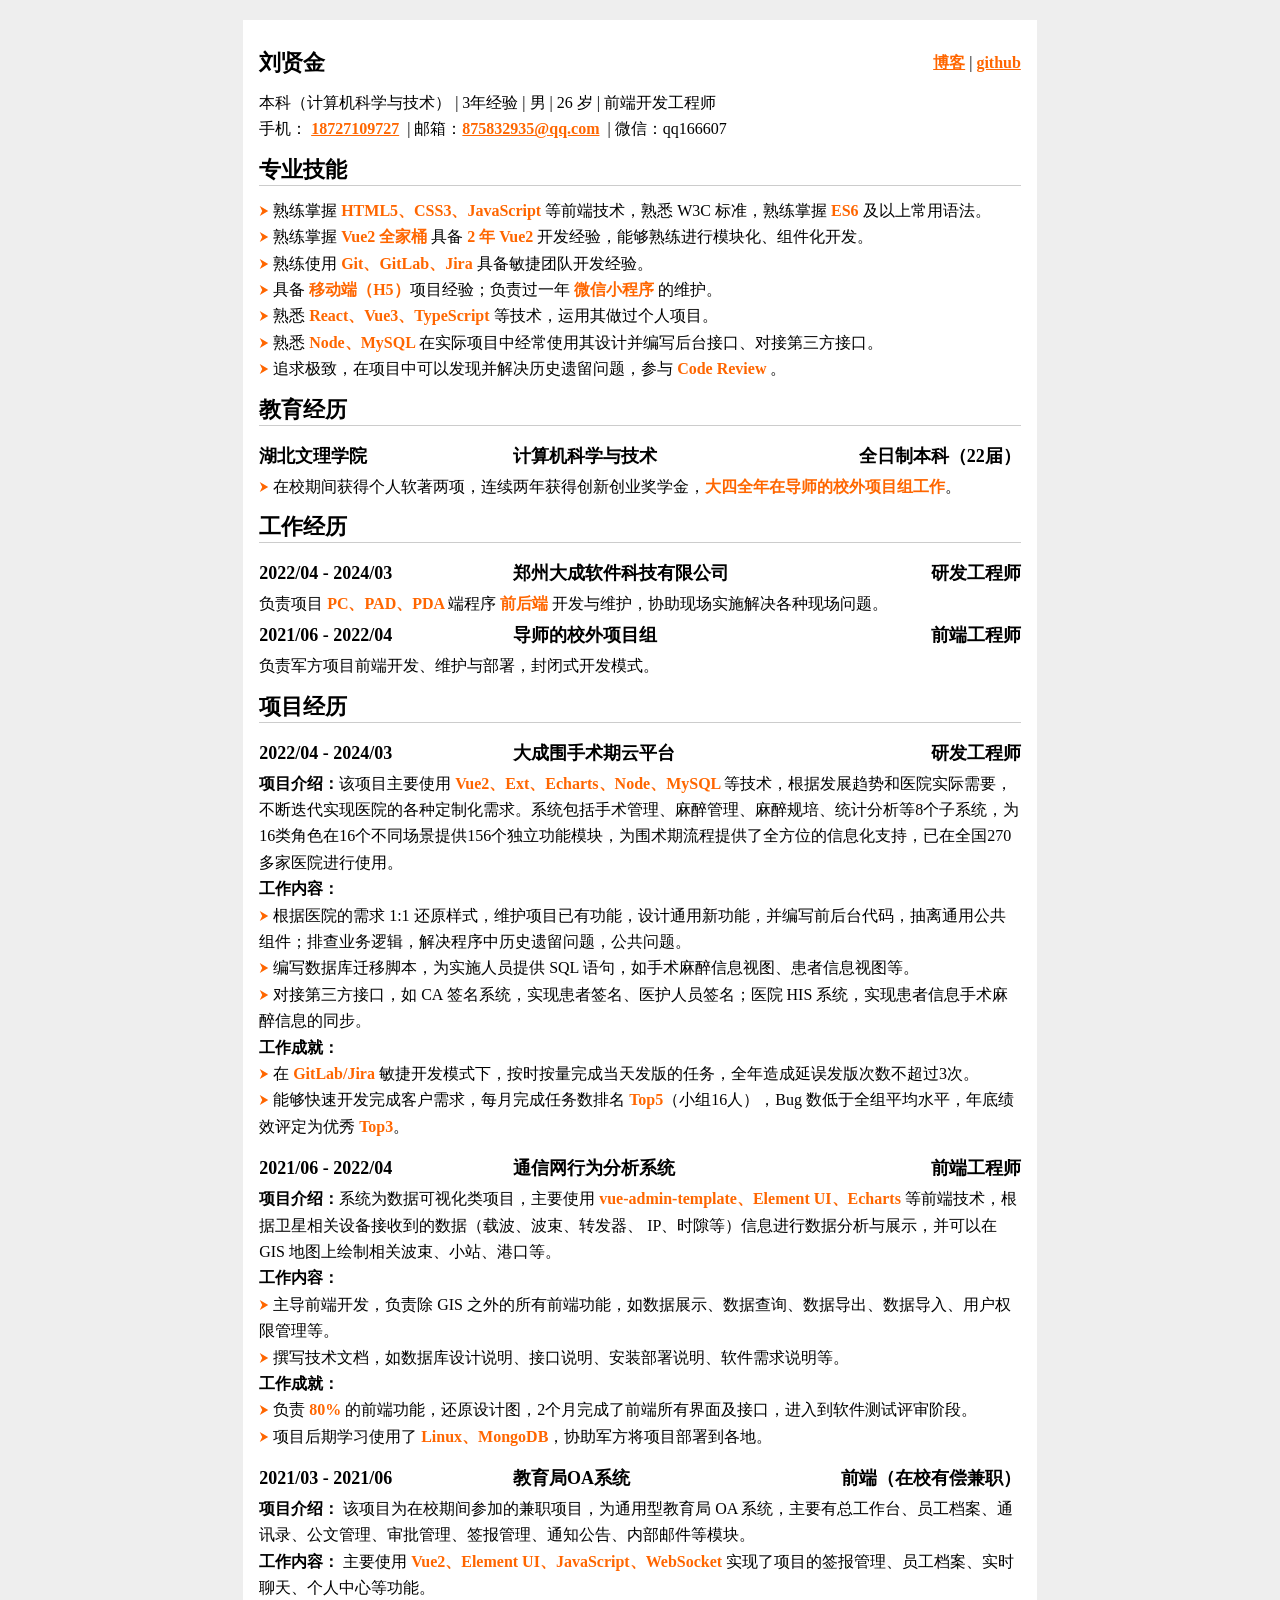
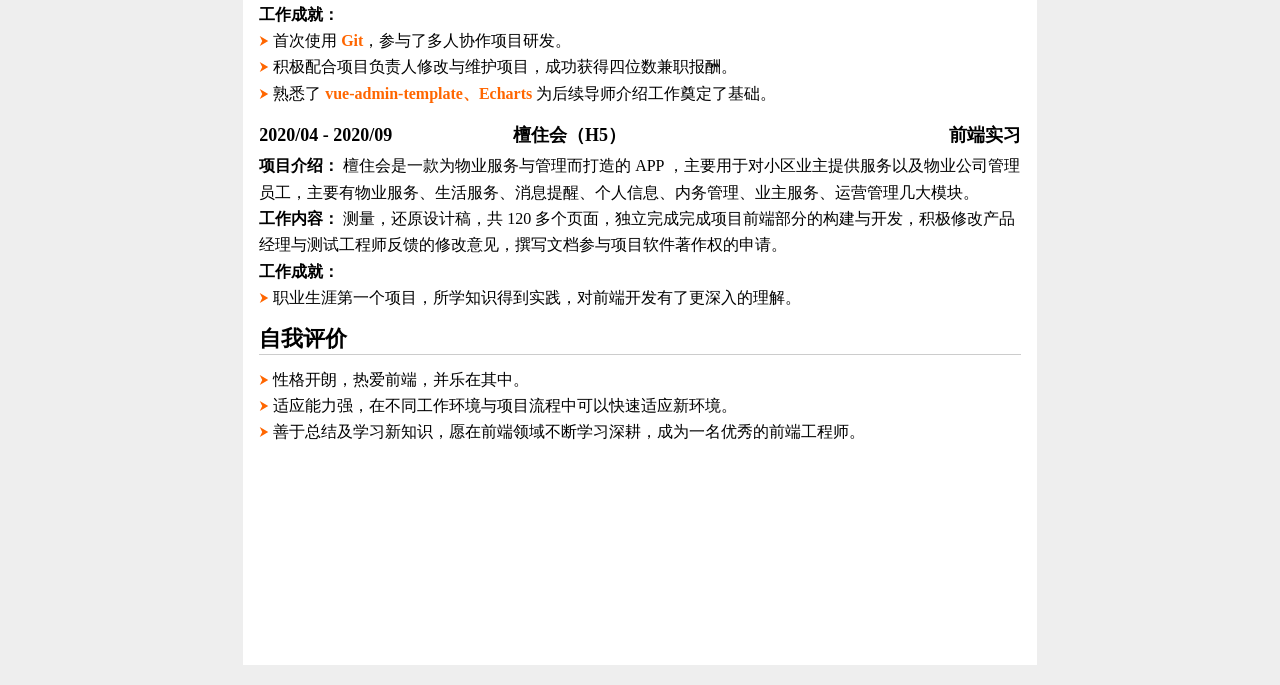
==== index.html @ a3efa894 "init" ====
<!DOCTYPE html>
<html lang="zh">
<head>
  <meta charset="UTF-8">
  <meta http-equiv="X-UA-Compatible" content="IE=edge">
  <meta name="viewport"
        content="width=device-width,initial-scale=1,minimum-scale=1,maximum-scale=1,user-scalable=no,viewport-fit=cover">
  <title>我的简历</title>
  <link rel="stylesheet" href="./index.css">
</head>
<body>
<article>
  <section>
    <div class="title">
      <h1 class="name">刘贤金</h1>
      <div>
        <div>
          <a href="https://yixuan.today" target="_blank">博客</a> |
          <a href="https://github.com/liuxianjin" target="_blank">github</a>
        </div>
      </div>
    </div>
    <div class="row  pc-row">
      <div>
        本科（计算机科学与技术）<span class="pc-interval">&nbsp;|&nbsp;</span>
      </div>
      <div>3年经验&nbsp;|&nbsp;男&nbsp;|&nbsp;26 岁&nbsp;|&nbsp;前端开发工程师</div>
    </div>
    <div class="row pc-row">
      <div>手机：
        <a href="tel:18727109727">18727109727</a>
        <span class="pc-interval">&nbsp;|&nbsp;</span>
      </div>
      <div>
        邮箱：<a href="mailto:875832935@qq.com">875832935@qq.com</a>
        <span class="pc-interval">&nbsp;|&nbsp;</span>
      </div>
      <div>
        微信：qq166607
      </div>
    </div>
  </section>
  <section>
    <h1>专业技能</h1>
    <div class="row">
      <img src="icon/item.svg" width="10px" alt="item"/>
      熟练掌握 <span class="tag">HTML5、CSS3、JavaScript</span> 等前端技术，熟悉 W3C 标准，熟练掌握 <span
        class="tag">ES6</span> 及以上常用语法。
    </div>
    <div class="row">
      <img src="icon/item.svg" width="10px" alt="item"/>
      熟练掌握<span class="tag"> Vue2 全家桶 </span>具备<span class="tag"> 2 年 Vue2 </span>开发经验，能够熟练进行模块化、组件化开发。
    </div>
    <div class="row">
      <img src="icon/item.svg" width="10px" alt="item"/>
      熟练使用<span class="tag"> Git、GitLab、Jira </span>具备敏捷团队开发经验。
    </div>
    <div class="row">
      <img src="icon/item.svg" width="10px" alt="item"/>
      具备<span class="tag"> 移动端（H5）</span>项目经验；负责过一年<span class="tag"> 微信小程序 </span>的维护。
    </div>
    <div class="row">
      <img src="icon/item.svg" width="10px" alt="item"/>
      熟悉 <span class="tag">React、Vue3、TypeScript </span>等技术，运用其做过个人项目。
    </div>
    <div class="row">
      <img src="icon/item.svg" width="10px" alt="item"/>
      熟悉 <span class="tag">Node、MySQL </span>在实际项目中经常使用其设计并编写后台接口、对接第三方接口。
    </div>
    <div class="row">
      <img src="icon/item.svg" width="10px" alt="item"/>
      追求极致，在项目中可以发现并解决历史遗留问题，参与 <span class="tag">Code Review </span>。
    </div>
  </section>
  <section>
    <h1>教育经历</h1>
    <div class="sub-title row">
      <div>湖北文理学院</div>
      <div>计算机科学与技术</div>
      <div>全日制本科（22届）</div>
    </div>
    <div class="row">
      <div class="row">
        <img src="icon/item.svg" width="10px" alt="item"/>
        在校期间获得个人软著两项，连续两年获得创新创业奖学金，<span class="tag">大四全年在导师的校外项目组工作</span>。
      </div>
    </div>
  </section>
  <section>
    <h1>工作经历</h1>
    <div class="sub-title row">
      <div>2022/04 - 2024/03</div>
      <div>郑州大成软件科技有限公司</div>
      <div>研发工程师</div>
    </div>
    <div class="row">
      负责项目 <span class="tag">PC、PAD、PDA </span>端程序<span class="tag">&nbsp;前后端&nbsp;</span>开发与维护，协助现场实施解决各种现场问题。
    </div>
    <div class="sub-title row">
      <div>2021/06 - 2022/04</div>
      <div>导师的校外项目组</div>
      <div>前端工程师</div>
    </div>
    <div class="row">
      负责军方项目前端开发、维护与部署，封闭式开发模式。
    </div>
  </section>
  <section>
    <h1>项目经历</h1>
    <div class="sub-title row">
      <div>2022/04 - 2024/03</div>
      <div>大成围手术期云平台</div>
      <div>研发工程师</div>
    </div>
    <div class="row">
      <span class="row-title">项目介绍：</span>该项目主要使用 <span class="tag">Vue2、Ext、Echarts、Node、MySQL </span>等技术，根据发展趋势和医院实际需要，不断迭代实现医院的各种定制化需求。系统包括手术管理、麻醉管理、麻醉规培、统计分析等8个子系统，为16类角色在16个不同场景提供156个独立功能模块，为围术期流程提供了全方位的信息化支持，已在全国270多家医院进行使用。
      <br/>
      <span class="row-title">工作内容：</span>
      <div>
        <div class="row">
          <img src="icon/item.svg" width="10px" alt="item"/>
          根据医院的需求 1:1 还原样式，维护项目已有功能，设计通用新功能，并编写前后台代码，抽离通用公共组件；排查业务逻辑，解决程序中历史遗留问题，公共问题。
        </div>
        <div class="row">
          <img src="icon/item.svg" width="10px" alt="item"/>
          编写数据库迁移脚本，为实施人员提供 SQL 语句，如手术麻醉信息视图、患者信息视图等。
        </div>
        <div class="row">
          <img src="icon/item.svg" width="10px" alt="item"/>
          对接第三方接口，如 CA 签名系统，实现患者签名、医护人员签名；医院 HIS 系统，实现患者信息手术麻醉信息的同步。
        </div>
      </div>
      <span class="row-title">工作成就：</span>
      <div class="row">
        <img src="icon/item.svg" width="10px" alt="item"/>
        在 <span class="tag">GitLab/Jira</span> 敏捷开发模式下，按时按量完成当天发版的任务，全年造成延误发版次数不超过3次。
      </div>
      <div class="row">
        <img src="icon/item.svg" width="10px" alt="item"/>
        能够快速开发完成客户需求，每月完成任务数排名<span class="tag"> Top5</span>（小组16人），Bug 数低于全组平均水平，年底绩效评定为优秀
        <span class="tag">Top3</span>。
      </div>
    </div>
  </section>
  <section class="cat-item page" style="page-break-before: always;">
    <div class="sub-title row">
      <div>2021/06 - 2022/04</div>
      <div>通信网行为分析系统</div>
      <div>前端工程师</div>
    </div>
    <div class="row">
      <span class="row-title">项目介绍：</span>系统为数据可视化类项目，主要使用 <span class="tag">vue-admin-template、Element UI、Echarts </span>等前端技术，根据卫星相关设备接收到的数据（载波、波束、转发器、
      IP、时隙等）信息进行数据分析与展示，并可以在 GIS 地图上绘制相关波束、小站、港口等。
      <br/>
      <span class="row-title">工作内容：</span>
      <div class="row">
        <img src="icon/item.svg" width="10px" alt="item"/>
        主导前端开发，负责除 GIS 之外的所有前端功能，如数据展示、数据查询、数据导出、数据导入、用户权限管理等。
      </div>
      <div class="row">
        <img src="icon/item.svg" width="10px" alt="item"/>
        撰写技术文档，如数据库设计说明、接口说明、安装部署说明、软件需求说明等。
      </div>
      <span class="row-title">工作成就：</span>
      <div class="row">
        <img src="icon/item.svg" width="10px" alt="item"/>
        负责 <span class="tag">80%</span> 的前端功能，还原设计图，2个月完成了前端所有界面及接口，进入到软件测试评审阶段。
      </div>
      <div class="row">
        <img src="icon/item.svg" width="10px" alt="item"/>
        项目后期学习使用了 <span class="tag">Linux、MongoDB</span>，协助军方将项目部署到各地。
      </div>
    </div>
  </section>
  <section class="cat-item">
    <div class="sub-title row">
      <div>2021/03 - 2021/06</div>
      <div>教育局OA系统</div>
      <div>前端（在校有偿兼职）</div>
    </div>
    <div class="row">
      <span class="row-title">项目介绍：</span>
      该项目为在校期间参加的兼职项目，为通用型教育局 OA 系统，主要有总工作台、员工档案、通讯录、公文管理、审批管理、签报管理、通知公告、内部邮件等模块。
      <br/>
      <span class="row-title">工作内容：</span>
      主要使用<span class="tag"> Vue2、Element UI、JavaScript、WebSocket </span>实现了项目的签报管理、员工档案、实时聊天、个人中心等功能。
      <br/>
      <span class="row-title">工作成就：</span>
      <div class="row">
        <img src="icon/item.svg" width="10px" alt="item"/>
        首次使用 <span class="tag">Git</span>，参与了多人协作项目研发。
      </div>
      <div class="row">
        <img src="icon/item.svg" width="10px" alt="item"/>
        积极配合项目负责人修改与维护项目，成功获得四位数兼职报酬。
      </div>
      <div class="row">
        <img src="icon/item.svg" width="10px" alt="item"/>
        熟悉了 <span class="tag">vue-admin-template、Echarts</span> 为后续导师介绍工作奠定了基础。
      </div>
    </div>
  </section>
  <section class="cat-item">
    <div class="sub-title row">
      <div>2020/04 - 2020/09</div>
      <div>檀住会（H5）</div>
      <div>前端实习</div>
    </div>
    <div class="row">
      <span class="row-title">项目介绍：</span>
      檀住会是一款为物业服务与管理而打造的 APP ，主要用于对小区业主提供服务以及物业公司管理员工，主要有物业服务、生活服务、消息提醒、个人信息、内务管理、业主服务、运营管理几大模块。
      <br/>
      <span class="row-title">工作内容：</span>
      测量，还原设计稿，共 120 多个页面，独立完成完成项目前端部分的构建与开发，积极修改产品经理与测试工程师反馈的修改意见，撰写文档参与项目软件著作权的申请。
      <br/>
      <span class="row-title">工作成就：</span>
      <div class="row">
        <img src="icon/item.svg" width="10px" alt="item"/>
        职业生涯第一个项目，所学知识得到实践，对前端开发有了更深入的理解。
      </div>
    </div>
  </section>
  <section>
    <h1>自我评价</h1>
    <div class="row">
      <img src="icon/item.svg" width="10px" alt="item"/>
      性格开朗，热爱前端，并乐在其中。
    </div>
    <div class="row">
      <img src="icon/item.svg" width="10px" alt="item"/>
      适应能力强，在不同工作环境与项目流程中可以快速适应新环境。
    </div>
    <div class="row">
      <img src="icon/item.svg" width="10px" alt="item"/>
      善于总结及学习新知识，愿在前端领域不断学习深耕，成为一名优秀的前端工程师。
    </div>
  </section>
</article>
</body>
</html>
---- index.css ----
* {
  box-sizing: border-box;
}
body {
  background: #eee;
  margin: 20px 0;
  font-family: "黑体", serif;
}
article {
  width: 21cm;
  min-height: 59.4cm;
  background-color: white;
  margin: 0 auto;
  overflow: auto;
  padding: 1em;
}
.row {
  line-height: 1.65;
}
.pc-row {
  display: flex;
}
.row-title {
  font-weight: bold;
}
.title {
  display: flex;
  align-items: center;
  justify-content: space-between;
}
.title .name {
  border-bottom: none;
}
h1 {
  font-size: 22px;
  border-bottom: 1px solid #ccc;
}
.sub-title {
  display: flex;
  justify-content: space-between;
  font-size: 18px;
  font-weight: bold;
  line-height: 2;
}
.sub-title div {
  flex: 1;
}
.sub-title > div:last-child {
  text-align: right;
}
h1 {
  margin: 12px 0;
}
a {
  color: #f60;
  font-weight: bold;
}
.cat-item {
  margin: 10px 0 0 0;
}
.tag {
  color: #f60;
  font-weight: bold;
}
@media (max-width: 500px) {
  body {
    margin: 0;
  }
  article {
    width: auto;
    height: auto;
  }
  .sub-title {
    display: block;
  }
  .sub-title div {
    display: block;
    width: 100vh;
  }
  .sub-title > div:last-child {
    text-align: left;
  }
  .pc-row {
    display: block;
  }
  .pc-interval{
    display: none;
  }
}
@media print {
  body {
    margin: 0;
  }
  .page{
    margin-top: 20px;
  }
}
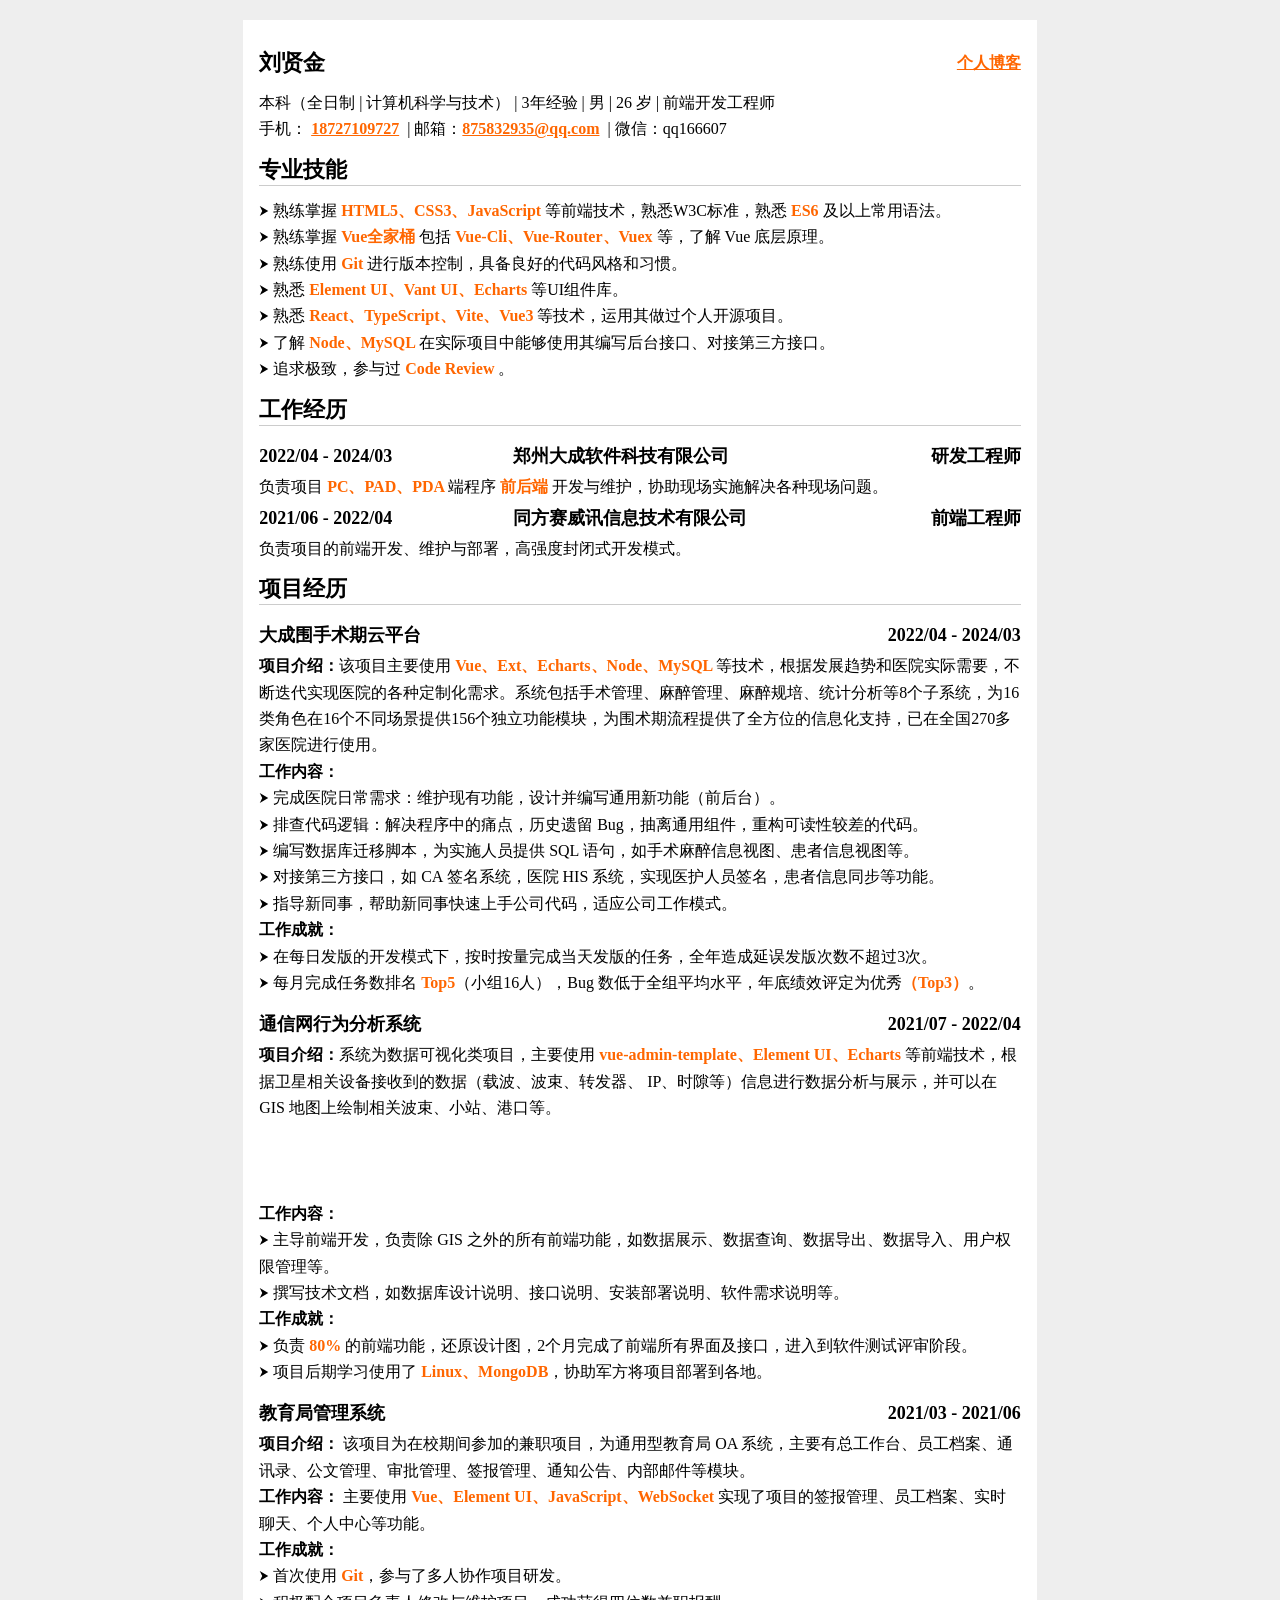
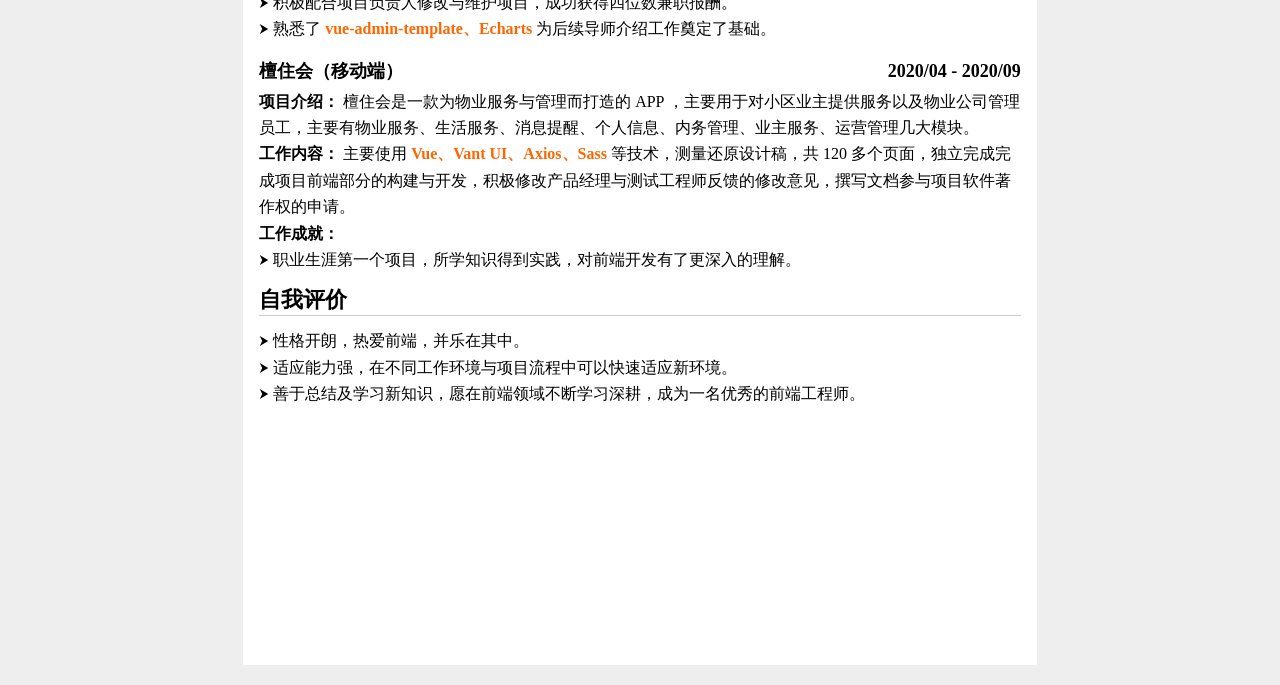
==== commit 008d426d: "代码格式化" ====
--- a/index.html
+++ b/index.html
@@ -5,6 +5,7 @@
   <meta http-equiv="X-UA-Compatible" content="IE=edge">
   <meta name="viewport"
         content="width=device-width,initial-scale=1,minimum-scale=1,maximum-scale=1,user-scalable=no,viewport-fit=cover">
+  <meta name="format-detection" content="telephone=no" />
   <title>我的简历</title>
   <link rel="stylesheet" href="./index.css">
 </head>
@@ -15,14 +16,13 @@
       <h1 class="name">刘贤金</h1>
       <div>
         <div>
-          <a href="https://yixuan.today" target="_blank">博客</a> |
-          <a href="https://github.com/liuxianjin" target="_blank">github</a>
+          <a href="https://yixuan.today" target="_blank">个人博客</a>
         </div>
       </div>
     </div>
     <div class="row  pc-row">
       <div>
-        本科（计算机科学与技术）<span class="pc-interval">&nbsp;|&nbsp;</span>
+        本科（全日制 | 计算机科学与技术）<span class="pc-interval">&nbsp;|&nbsp;</span>
       </div>
       <div>3年经验&nbsp;|&nbsp;男&nbsp;|&nbsp;26 岁&nbsp;|&nbsp;前端开发工程师</div>
     </div>
@@ -44,51 +44,36 @@
     <h1>专业技能</h1>
     <div class="row">
       <img src="icon/item.svg" width="10px" alt="item"/>
-      熟练掌握 <span class="tag">HTML5、CSS3、JavaScript</span> 等前端技术，熟悉 W3C 标准，熟练掌握 <span
-        class="tag">ES6</span> 及以上常用语法。
-    </div>
-    <div class="row">
-      <img src="icon/item.svg" width="10px" alt="item"/>
-      熟练掌握<span class="tag"> Vue2 全家桶 </span>具备<span class="tag"> 2 年 Vue2 </span>开发经验，能够熟练进行模块化、组件化开发。
-    </div>
-    <div class="row">
-      <img src="icon/item.svg" width="10px" alt="item"/>
-      熟练使用<span class="tag"> Git、GitLab、Jira </span>具备敏捷团队开发经验。
-    </div>
-    <div class="row">
-      <img src="icon/item.svg" width="10px" alt="item"/>
-      具备<span class="tag"> 移动端（H5）</span>项目经验；负责过一年<span class="tag"> 微信小程序 </span>的维护。
-    </div>
-    <div class="row">
-      <img src="icon/item.svg" width="10px" alt="item"/>
-      熟悉 <span class="tag">React、Vue3、TypeScript </span>等技术，运用其做过个人项目。
-    </div>
-    <div class="row">
-      <img src="icon/item.svg" width="10px" alt="item"/>
-      熟悉 <span class="tag">Node、MySQL </span>在实际项目中经常使用其设计并编写后台接口、对接第三方接口。
-    </div>
-    <div class="row">
-      <img src="icon/item.svg" width="10px" alt="item"/>
-      追求极致，在项目中可以发现并解决历史遗留问题，参与 <span class="tag">Code Review </span>。
-    </div>
-  </section>
-  <section>
-    <h1>教育经历</h1>
-    <div class="sub-title row">
-      <div>湖北文理学院</div>
-      <div>计算机科学与技术</div>
-      <div>全日制本科（22届）</div>
-    </div>
-    <div class="row">
-      <div class="row">
-        <img src="icon/item.svg" width="10px" alt="item"/>
-        在校期间获得个人软著两项，连续两年获得创新创业奖学金，<span class="tag">大四全年在导师的校外项目组工作</span>。
-      </div>
+      熟练掌握<span class="tag"> HTML5、CSS3、JavaScript </span>等前端技术，熟悉W3C标准，熟悉<span class="tag"> ES6 </span>及以上常用语法。
+    </div>
+    <div class="row">
+      <img src="icon/item.svg" width="10px" alt="item"/>
+      熟练掌握<span class="tag"> Vue全家桶 </span>包括<span class="tag"> Vue-Cli、Vue-Router、Vuex </span>等，了解 Vue 底层原理。
+    </div>
+    <div class="row">
+      <img src="icon/item.svg" width="10px" alt="item"/>
+      熟练使用<span class="tag"> Git </span>进行版本控制，具备良好的代码风格和习惯。
+    </div>
+    <div class="row">
+      <img src="icon/item.svg" width="10px" alt="item"/>
+      熟悉 <span class="tag">Element UI、Vant UI、Echarts </span>等UI组件库。
+    </div>
+    <div class="row">
+      <img src="icon/item.svg" width="10px" alt="item"/>
+      熟悉 <span class="tag">React、TypeScript、Vite、Vue3 </span>等技术，运用其做过个人开源项目。
+    </div>
+    <div class="row">
+      <img src="icon/item.svg" width="10px" alt="item"/>
+      了解 <span class="tag">Node、MySQL </span>在实际项目中能够使用其编写后台接口、对接第三方接口。
+    </div>
+    <div class="row">
+      <img src="icon/item.svg" width="10px" alt="item"/>
+      追求极致，参与过 <span class="tag">Code Review </span>。
     </div>
   </section>
   <section>
     <h1>工作经历</h1>
-    <div class="sub-title row">
+    <div class="sub-title-compatible row">
       <div>2022/04 - 2024/03</div>
       <div>郑州大成软件科技有限公司</div>
       <div>研发工程师</div>
@@ -96,30 +81,33 @@
     <div class="row">
       负责项目 <span class="tag">PC、PAD、PDA </span>端程序<span class="tag">&nbsp;前后端&nbsp;</span>开发与维护，协助现场实施解决各种现场问题。
     </div>
-    <div class="sub-title row">
+    <div class="sub-title-compatible row">
       <div>2021/06 - 2022/04</div>
-      <div>导师的校外项目组</div>
+      <div>同方赛威讯信息技术有限公司</div>
       <div>前端工程师</div>
     </div>
     <div class="row">
-      负责军方项目前端开发、维护与部署，封闭式开发模式。
+      负责项目的前端开发、维护与部署，高强度封闭式开发模式。
     </div>
   </section>
   <section>
     <h1>项目经历</h1>
-    <div class="sub-title row">
+    <div class="sub-title-compatible row">
+      <div>大成围手术期云平台</div>
       <div>2022/04 - 2024/03</div>
-      <div>大成围手术期云平台</div>
-      <div>研发工程师</div>
-    </div>
-    <div class="row">
-      <span class="row-title">项目介绍：</span>该项目主要使用 <span class="tag">Vue2、Ext、Echarts、Node、MySQL </span>等技术，根据发展趋势和医院实际需要，不断迭代实现医院的各种定制化需求。系统包括手术管理、麻醉管理、麻醉规培、统计分析等8个子系统，为16类角色在16个不同场景提供156个独立功能模块，为围术期流程提供了全方位的信息化支持，已在全国270多家医院进行使用。
-      <br/>
-      <span class="row-title">工作内容：</span>
-      <div>
-        <div class="row">
-          <img src="icon/item.svg" width="10px" alt="item"/>
-          根据医院的需求 1:1 还原样式，维护项目已有功能，设计通用新功能，并编写前后台代码，抽离通用公共组件；排查业务逻辑，解决程序中历史遗留问题，公共问题。
+    </div>
+    <div class="row">
+      <span class="row-title">项目介绍：</span>该项目主要使用 <span class="tag">Vue、Ext、Echarts、Node、MySQL </span>等技术，根据发展趋势和医院实际需要，不断迭代实现医院的各种定制化需求。系统包括手术管理、麻醉管理、麻醉规培、统计分析等8个子系统，为16类角色在16个不同场景提供156个独立功能模块，为围术期流程提供了全方位的信息化支持，已在全国270多家医院进行使用。
+      <br/>
+      <span class="row-title">工作内容：</span>
+      <div>
+        <div class="row">
+          <img src="icon/item.svg" width="10px" alt="item"/>
+          完成医院日常需求：维护现有功能，设计并编写通用新功能（前后台）。
+        </div>
+        <div class="row">
+          <img src="icon/item.svg" width="10px" alt="item"/>
+          排查代码逻辑：解决程序中的痛点，历史遗留 Bug，抽离通用组件，重构可读性较差的代码。
         </div>
         <div class="row">
           <img src="icon/item.svg" width="10px" alt="item"/>
@@ -127,31 +115,36 @@
         </div>
         <div class="row">
           <img src="icon/item.svg" width="10px" alt="item"/>
-          对接第三方接口，如 CA 签名系统，实现患者签名、医护人员签名；医院 HIS 系统，实现患者信息手术麻醉信息的同步。
-        </div>
-      </div>
-      <span class="row-title">工作成就：</span>
-      <div class="row">
-        <img src="icon/item.svg" width="10px" alt="item"/>
-        在 <span class="tag">GitLab/Jira</span> 敏捷开发模式下，按时按量完成当天发版的任务，全年造成延误发版次数不超过3次。
-      </div>
-      <div class="row">
-        <img src="icon/item.svg" width="10px" alt="item"/>
-        能够快速开发完成客户需求，每月完成任务数排名<span class="tag"> Top5</span>（小组16人），Bug 数低于全组平均水平，年底绩效评定为优秀
-        <span class="tag">Top3</span>。
-      </div>
-    </div>
-  </section>
-  <section class="cat-item page" style="page-break-before: always;">
-    <div class="sub-title row">
-      <div>2021/06 - 2022/04</div>
+          对接第三方接口，如 CA 签名系统，医院 HIS 系统，实现医护人员签名，患者信息同步等功能。
+        </div>
+        <div class="row">
+          <img src="icon/item.svg" width="10px" alt="item"/>
+          指导新同事，帮助新同事快速上手公司代码，适应公司工作模式。
+        </div>
+      </div>
+      <span class="row-title">工作成就：</span>
+      <div class="row">
+        <img src="icon/item.svg" width="10px" alt="item"/>
+        在每日发版的开发模式下，按时按量完成当天发版的任务，全年造成延误发版次数不超过3次。
+      </div>
+      <div class="row">
+        <img src="icon/item.svg" width="10px" alt="item"/>
+        每月完成任务数排名<span class="tag"> Top5</span>（小组16人），Bug 数低于全组平均水平，年底绩效评定为优秀<span class="tag">（Top3）</span>。
+      </div>
+    </div>
+  </section>
+  <section class="cat-item">
+    <div class="sub-title-compatible row">
       <div>通信网行为分析系统</div>
-      <div>前端工程师</div>
+      <div>2021/07 - 2022/04</div>
     </div>
     <div class="row">
       <span class="row-title">项目介绍：</span>系统为数据可视化类项目，主要使用 <span class="tag">vue-admin-template、Element UI、Echarts </span>等前端技术，根据卫星相关设备接收到的数据（载波、波束、转发器、
       IP、时隙等）信息进行数据分析与展示，并可以在 GIS 地图上绘制相关波束、小站、港口等。
       <br/>
+      <br/>
+      <br/>
+      <br/>
       <span class="row-title">工作内容：</span>
       <div class="row">
         <img src="icon/item.svg" width="10px" alt="item"/>
@@ -173,17 +166,16 @@
     </div>
   </section>
   <section class="cat-item">
-    <div class="sub-title row">
+    <div class="sub-title-compatible row">
+      <div>教育局管理系统</div>
       <div>2021/03 - 2021/06</div>
-      <div>教育局OA系统</div>
-      <div>前端（在校有偿兼职）</div>
     </div>
     <div class="row">
       <span class="row-title">项目介绍：</span>
       该项目为在校期间参加的兼职项目，为通用型教育局 OA 系统，主要有总工作台、员工档案、通讯录、公文管理、审批管理、签报管理、通知公告、内部邮件等模块。
       <br/>
       <span class="row-title">工作内容：</span>
-      主要使用<span class="tag"> Vue2、Element UI、JavaScript、WebSocket </span>实现了项目的签报管理、员工档案、实时聊天、个人中心等功能。
+      主要使用<span class="tag"> Vue、Element UI、JavaScript、WebSocket </span>实现了项目的签报管理、员工档案、实时聊天、个人中心等功能。
       <br/>
       <span class="row-title">工作成就：</span>
       <div class="row">
@@ -201,17 +193,16 @@
     </div>
   </section>
   <section class="cat-item">
-    <div class="sub-title row">
+    <div class="sub-title-compatible row">
+      <div>檀住会（移动端）</div>
       <div>2020/04 - 2020/09</div>
-      <div>檀住会（H5）</div>
-      <div>前端实习</div>
     </div>
     <div class="row">
       <span class="row-title">项目介绍：</span>
       檀住会是一款为物业服务与管理而打造的 APP ，主要用于对小区业主提供服务以及物业公司管理员工，主要有物业服务、生活服务、消息提醒、个人信息、内务管理、业主服务、运营管理几大模块。
       <br/>
       <span class="row-title">工作内容：</span>
-      测量，还原设计稿，共 120 多个页面，独立完成完成项目前端部分的构建与开发，积极修改产品经理与测试工程师反馈的修改意见，撰写文档参与项目软件著作权的申请。
+      主要使用<span class="tag"> Vue、Vant UI、Axios、Sass </span>等技术，测量还原设计稿，共 120 多个页面，独立完成完成项目前端部分的构建与开发，积极修改产品经理与测试工程师反馈的修改意见，撰写文档参与项目软件著作权的申请。
       <br/>
       <span class="row-title">工作成就：</span>
       <div class="row">
--- a/index.css
+++ b/index.css
@@ -35,17 +35,17 @@
   font-size: 22px;
   border-bottom: 1px solid #ccc;
 }
-.sub-title {
+.sub-title-compatible {
   display: flex;
   justify-content: space-between;
   font-size: 18px;
   font-weight: bold;
   line-height: 2;
 }
-.sub-title div {
+.sub-title-compatible div {
   flex: 1;
 }
-.sub-title > div:last-child {
+.sub-title-compatible > div:last-child {
   text-align: right;
 }
 h1 {
@@ -70,20 +70,20 @@
     width: auto;
     height: auto;
   }
-  .sub-title {
-    display: block;
+  .sub-title-compatible {
+    display: grid;
+    font-size: 18px;
   }
-  .sub-title div {
-    display: block;
-    width: 100vh;
+  .sub-title-compatible div {
+    display: grid
   }
-  .sub-title > div:last-child {
+  .sub-title-compatible > div:last-child {
     text-align: left;
   }
   .pc-row {
-    display: block;
+    display: grid;
   }
-  .pc-interval{
+  .pc-interval {
     display: none;
   }
 }
@@ -91,7 +91,7 @@
   body {
     margin: 0;
   }
-  .page{
+  .page {
     margin-top: 20px;
   }
 }
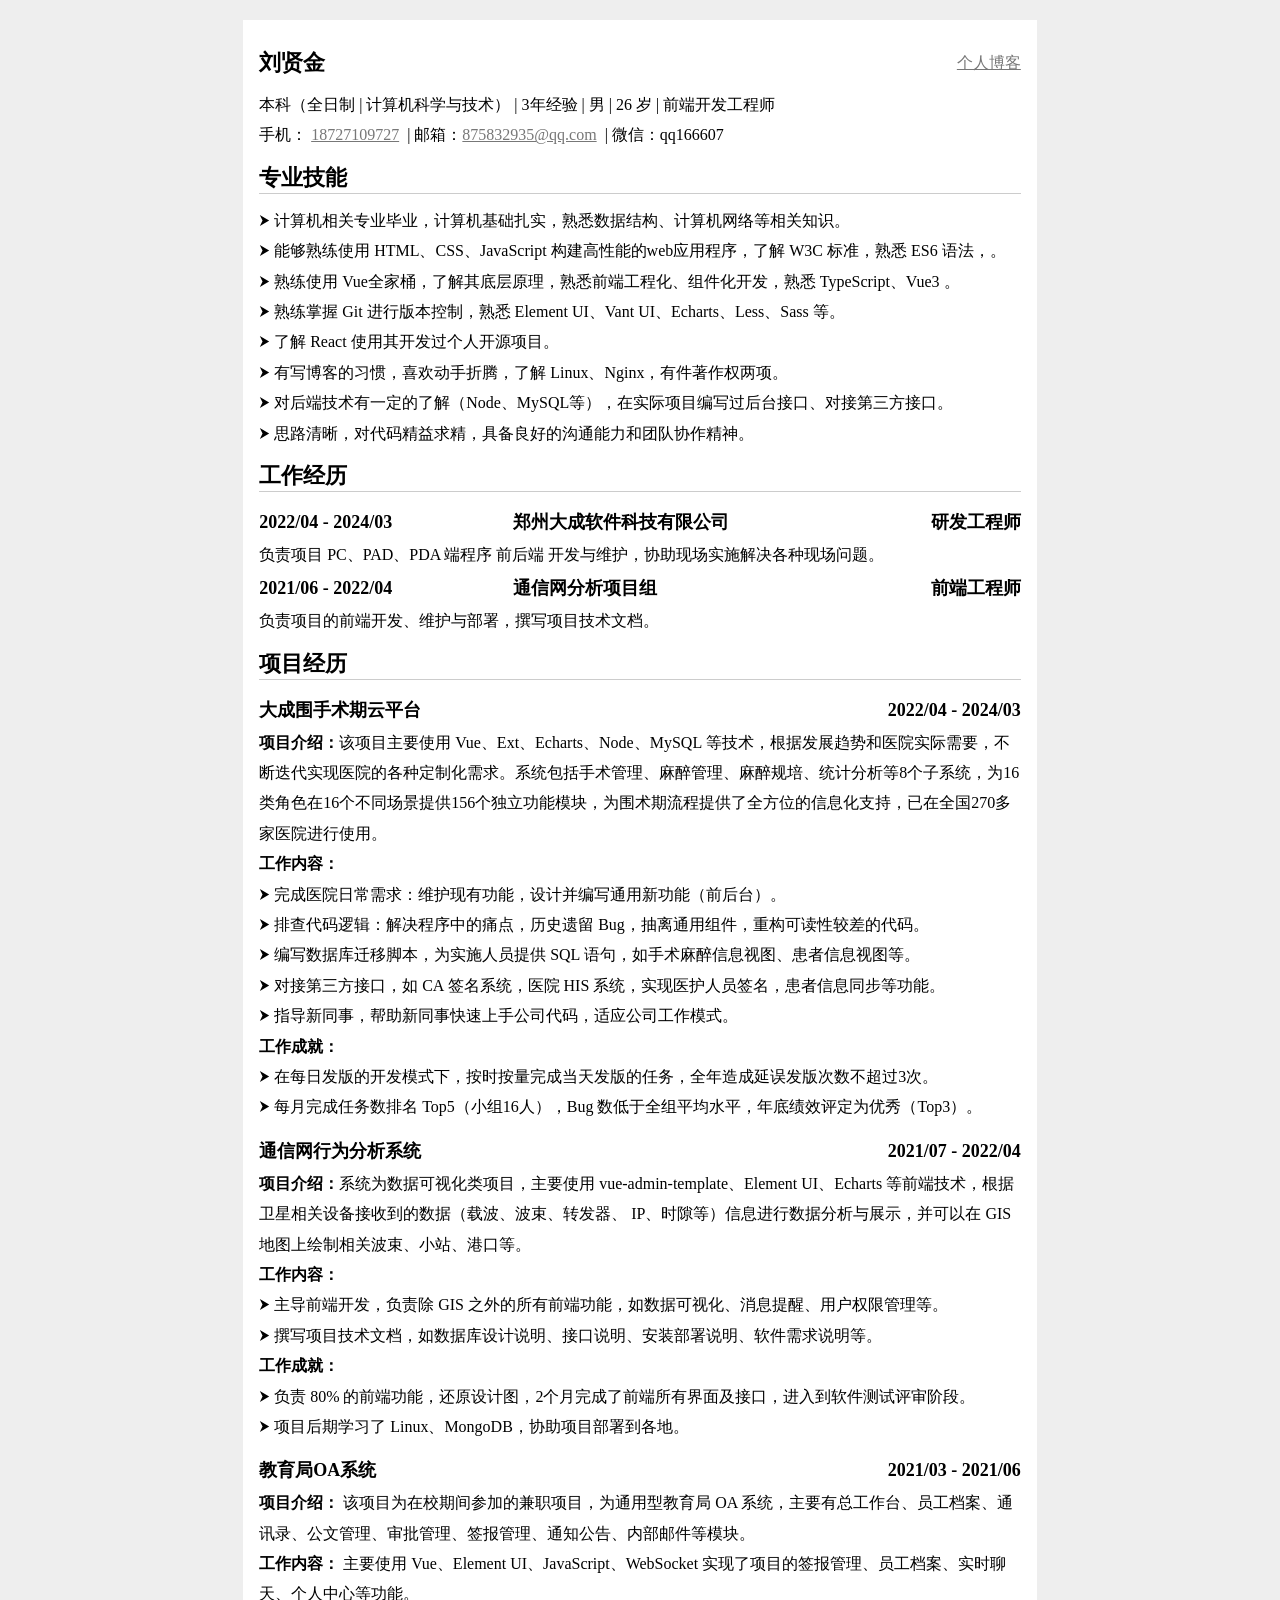
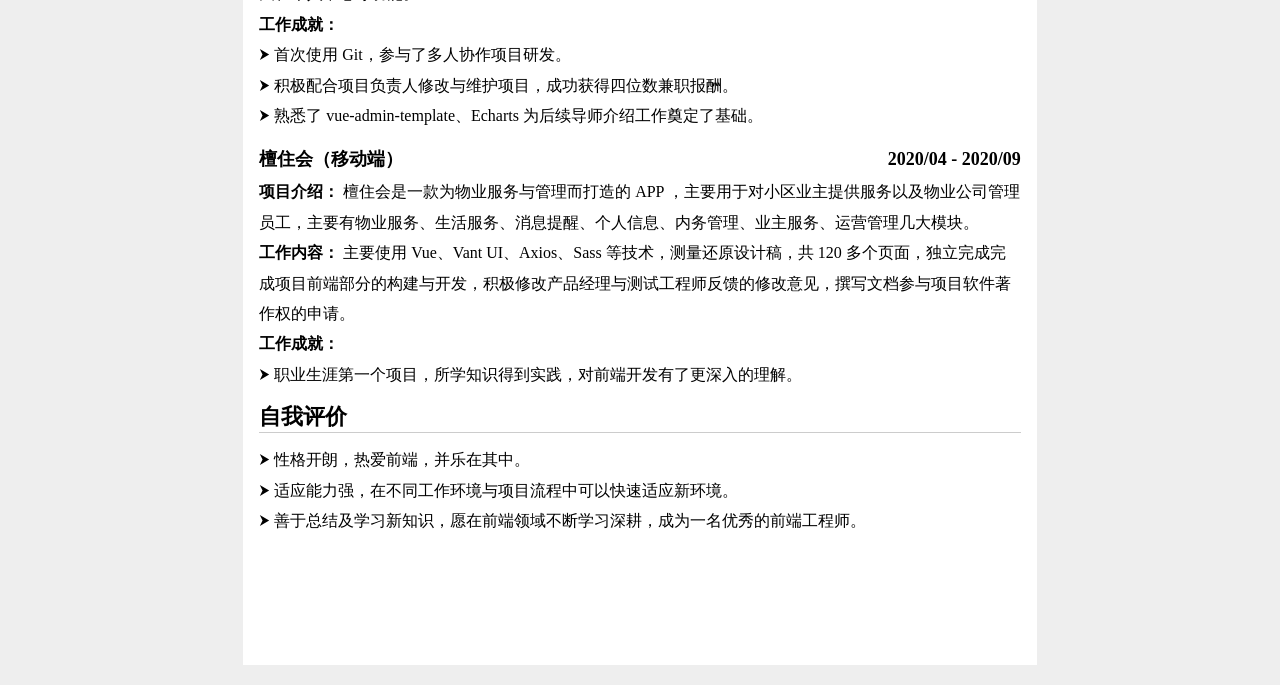
==== commit f7f12529: "去除tag" ====
--- a/index.html
+++ b/index.html
@@ -5,7 +5,7 @@
   <meta http-equiv="X-UA-Compatible" content="IE=edge">
   <meta name="viewport"
         content="width=device-width,initial-scale=1,minimum-scale=1,maximum-scale=1,user-scalable=no,viewport-fit=cover">
-  <meta name="format-detection" content="telephone=no" />
+  <meta name="format-detection" content="telephone=no"/>
   <title>我的简历</title>
   <link rel="stylesheet" href="./index.css">
 </head>
@@ -43,32 +43,36 @@
   <section>
     <h1>专业技能</h1>
     <div class="row">
-      <img src="icon/item.svg" width="10px" alt="item"/>
-      熟练掌握<span class="tag"> HTML5、CSS3、JavaScript </span>等前端技术，熟悉W3C标准，熟悉<span class="tag"> ES6 </span>及以上常用语法。
-    </div>
-    <div class="row">
-      <img src="icon/item.svg" width="10px" alt="item"/>
-      熟练掌握<span class="tag"> Vue全家桶 </span>包括<span class="tag"> Vue-Cli、Vue-Router、Vuex </span>等，了解 Vue 底层原理。
-    </div>
-    <div class="row">
-      <img src="icon/item.svg" width="10px" alt="item"/>
-      熟练使用<span class="tag"> Git </span>进行版本控制，具备良好的代码风格和习惯。
-    </div>
-    <div class="row">
-      <img src="icon/item.svg" width="10px" alt="item"/>
-      熟悉 <span class="tag">Element UI、Vant UI、Echarts </span>等UI组件库。
-    </div>
-    <div class="row">
-      <img src="icon/item.svg" width="10px" alt="item"/>
-      熟悉 <span class="tag">React、TypeScript、Vite、Vue3 </span>等技术，运用其做过个人开源项目。
-    </div>
-    <div class="row">
-      <img src="icon/item.svg" width="10px" alt="item"/>
-      了解 <span class="tag">Node、MySQL </span>在实际项目中能够使用其编写后台接口、对接第三方接口。
-    </div>
-    <div class="row">
-      <img src="icon/item.svg" width="10px" alt="item"/>
-      追求极致，参与过 <span class="tag">Code Review </span>。
+      <img src="icon/item.svg" width="11px" alt="item"/>
+      计算机相关专业毕业，计算机基础扎实，熟悉数据结构、计算机网络等相关知识。
+    </div>
+    <div class="row">
+      <img src="icon/item.svg" width="11px" alt="item"/>
+      能够熟练使用<span class="tag"> HTML、CSS、JavaScript </span>构建高性能的web应用程序，了解 W3C 标准，熟悉 ES6 语法，。
+    </div>
+    <div class="row">
+      <img src="icon/item.svg" width="11px" alt="item"/>
+      熟练使用<span class="tag"> Vue全家桶</span>，了解其底层原理，熟悉前端工程化、组件化开发，熟悉<span class="tag"> TypeScript、Vue3 </span>。
+    </div>
+    <div class="row">
+      <img src="icon/item.svg" width="11px" alt="item"/>
+      熟练掌握<span class="tag"> Git </span>进行版本控制，熟悉<span class="tag"> Element UI、Vant UI、Echarts、Less、Sass </span>等。
+    </div>
+    <div class="row">
+      <img src="icon/item.svg" width="11px" alt="item"/>
+      了解 React 使用其开发过个人开源项目。
+    </div>
+    <div class="row">
+      <img src="icon/item.svg" width="11px" alt="item"/>
+      有写博客的习惯，喜欢动手折腾，了解 Linux、Nginx，有件著作权两项。
+    </div>
+    <div class="row">
+      <img src="icon/item.svg" width="11px" alt="item"/>
+      对后端技术有一定的了解（Node、MySQL等），在实际项目编写过后台接口、对接第三方接口。
+    </div>
+    <div class="row">
+      <img src="icon/item.svg" width="11px" alt="item"/>
+      思路清晰，对代码精益求精，具备良好的沟通能力和团队协作精神。
     </div>
   </section>
   <section>
@@ -83,11 +87,11 @@
     </div>
     <div class="sub-title-compatible row">
       <div>2021/06 - 2022/04</div>
-      <div>同方赛威讯信息技术有限公司</div>
+      <div>通信网分析项目组</div>
       <div>前端工程师</div>
     </div>
     <div class="row">
-      负责项目的前端开发、维护与部署，高强度封闭式开发模式。
+      负责项目的前端开发、维护与部署，撰写项目技术文档。
     </div>
   </section>
   <section>
@@ -102,38 +106,39 @@
       <span class="row-title">工作内容：</span>
       <div>
         <div class="row">
-          <img src="icon/item.svg" width="10px" alt="item"/>
+          <img src="icon/item.svg" width="11px" alt="item"/>
           完成医院日常需求：维护现有功能，设计并编写通用新功能（前后台）。
         </div>
         <div class="row">
-          <img src="icon/item.svg" width="10px" alt="item"/>
+          <img src="icon/item.svg" width="11px" alt="item"/>
           排查代码逻辑：解决程序中的痛点，历史遗留 Bug，抽离通用组件，重构可读性较差的代码。
         </div>
         <div class="row">
-          <img src="icon/item.svg" width="10px" alt="item"/>
+          <img src="icon/item.svg" width="11px" alt="item"/>
           编写数据库迁移脚本，为实施人员提供 SQL 语句，如手术麻醉信息视图、患者信息视图等。
         </div>
         <div class="row">
-          <img src="icon/item.svg" width="10px" alt="item"/>
+          <img src="icon/item.svg" width="11px" alt="item"/>
           对接第三方接口，如 CA 签名系统，医院 HIS 系统，实现医护人员签名，患者信息同步等功能。
         </div>
         <div class="row">
-          <img src="icon/item.svg" width="10px" alt="item"/>
+          <img src="icon/item.svg" width="11px" alt="item"/>
           指导新同事，帮助新同事快速上手公司代码，适应公司工作模式。
         </div>
       </div>
       <span class="row-title">工作成就：</span>
       <div class="row">
-        <img src="icon/item.svg" width="10px" alt="item"/>
+        <img src="icon/item.svg" width="11px" alt="item"/>
         在每日发版的开发模式下，按时按量完成当天发版的任务，全年造成延误发版次数不超过3次。
       </div>
       <div class="row">
-        <img src="icon/item.svg" width="10px" alt="item"/>
-        每月完成任务数排名<span class="tag"> Top5</span>（小组16人），Bug 数低于全组平均水平，年底绩效评定为优秀<span class="tag">（Top3）</span>。
-      </div>
-    </div>
-  </section>
-  <section class="cat-item">
+        <img src="icon/item.svg" width="11px" alt="item"/>
+        每月完成任务数排名<span class="tag"> Top5</span>（小组16人），Bug 数低于全组平均水平，年底绩效评定为优秀<span
+          class="tag">（Top3）</span>。
+      </div>
+    </div>
+  </section>
+  <section class="cat-item page" style="page-break-before: always;">
     <div class="sub-title-compatible row">
       <div>通信网行为分析系统</div>
       <div>2021/07 - 2022/04</div>
@@ -142,32 +147,29 @@
       <span class="row-title">项目介绍：</span>系统为数据可视化类项目，主要使用 <span class="tag">vue-admin-template、Element UI、Echarts </span>等前端技术，根据卫星相关设备接收到的数据（载波、波束、转发器、
       IP、时隙等）信息进行数据分析与展示，并可以在 GIS 地图上绘制相关波束、小站、港口等。
       <br/>
-      <br/>
-      <br/>
-      <br/>
-      <span class="row-title">工作内容：</span>
-      <div class="row">
-        <img src="icon/item.svg" width="10px" alt="item"/>
-        主导前端开发，负责除 GIS 之外的所有前端功能，如数据展示、数据查询、数据导出、数据导入、用户权限管理等。
-      </div>
-      <div class="row">
-        <img src="icon/item.svg" width="10px" alt="item"/>
-        撰写技术文档，如数据库设计说明、接口说明、安装部署说明、软件需求说明等。
-      </div>
-      <span class="row-title">工作成就：</span>
-      <div class="row">
-        <img src="icon/item.svg" width="10px" alt="item"/>
+      <span class="row-title">工作内容：</span>
+      <div class="row">
+        <img src="icon/item.svg" width="11px" alt="item"/>
+        主导前端开发，负责除 GIS 之外的所有前端功能，如数据可视化、消息提醒、用户权限管理等。
+      </div>
+      <div class="row">
+        <img src="icon/item.svg" width="11px" alt="item"/>
+        撰写项目技术文档，如数据库设计说明、接口说明、安装部署说明、软件需求说明等。
+      </div>
+      <span class="row-title">工作成就：</span>
+      <div class="row">
+        <img src="icon/item.svg" width="11px" alt="item"/>
         负责 <span class="tag">80%</span> 的前端功能，还原设计图，2个月完成了前端所有界面及接口，进入到软件测试评审阶段。
       </div>
       <div class="row">
-        <img src="icon/item.svg" width="10px" alt="item"/>
-        项目后期学习使用了 <span class="tag">Linux、MongoDB</span>，协助军方将项目部署到各地。
+        <img src="icon/item.svg" width="11px" alt="item"/>
+        项目后期学习了 <span class="tag">Linux、MongoDB</span>，协助项目部署到各地。
       </div>
     </div>
   </section>
   <section class="cat-item">
     <div class="sub-title-compatible row">
-      <div>教育局管理系统</div>
+      <div>教育局OA系统</div>
       <div>2021/03 - 2021/06</div>
     </div>
     <div class="row">
@@ -179,15 +181,15 @@
       <br/>
       <span class="row-title">工作成就：</span>
       <div class="row">
-        <img src="icon/item.svg" width="10px" alt="item"/>
+        <img src="icon/item.svg" width="11px" alt="item"/>
         首次使用 <span class="tag">Git</span>，参与了多人协作项目研发。
       </div>
       <div class="row">
-        <img src="icon/item.svg" width="10px" alt="item"/>
+        <img src="icon/item.svg" width="11px" alt="item"/>
         积极配合项目负责人修改与维护项目，成功获得四位数兼职报酬。
       </div>
       <div class="row">
-        <img src="icon/item.svg" width="10px" alt="item"/>
+        <img src="icon/item.svg" width="11px" alt="item"/>
         熟悉了 <span class="tag">vue-admin-template、Echarts</span> 为后续导师介绍工作奠定了基础。
       </div>
     </div>
@@ -202,11 +204,12 @@
       檀住会是一款为物业服务与管理而打造的 APP ，主要用于对小区业主提供服务以及物业公司管理员工，主要有物业服务、生活服务、消息提醒、个人信息、内务管理、业主服务、运营管理几大模块。
       <br/>
       <span class="row-title">工作内容：</span>
-      主要使用<span class="tag"> Vue、Vant UI、Axios、Sass </span>等技术，测量还原设计稿，共 120 多个页面，独立完成完成项目前端部分的构建与开发，积极修改产品经理与测试工程师反馈的修改意见，撰写文档参与项目软件著作权的申请。
-      <br/>
-      <span class="row-title">工作成就：</span>
-      <div class="row">
-        <img src="icon/item.svg" width="10px" alt="item"/>
+      主要使用<span class="tag"> Vue、Vant UI、Axios、Sass </span>等技术，测量还原设计稿，共 120
+      多个页面，独立完成完成项目前端部分的构建与开发，积极修改产品经理与测试工程师反馈的修改意见，撰写文档参与项目软件著作权的申请。
+      <br/>
+      <span class="row-title">工作成就：</span>
+      <div class="row">
+        <img src="icon/item.svg" width="11px" alt="item"/>
         职业生涯第一个项目，所学知识得到实践，对前端开发有了更深入的理解。
       </div>
     </div>
@@ -214,15 +217,15 @@
   <section>
     <h1>自我评价</h1>
     <div class="row">
-      <img src="icon/item.svg" width="10px" alt="item"/>
+      <img src="icon/item.svg" width="11px" alt="item"/>
       性格开朗，热爱前端，并乐在其中。
     </div>
     <div class="row">
-      <img src="icon/item.svg" width="10px" alt="item"/>
+      <img src="icon/item.svg" width="11px" alt="item"/>
       适应能力强，在不同工作环境与项目流程中可以快速适应新环境。
     </div>
     <div class="row">
-      <img src="icon/item.svg" width="10px" alt="item"/>
+      <img src="icon/item.svg" width="11px" alt="item"/>
       善于总结及学习新知识，愿在前端领域不断学习深耕，成为一名优秀的前端工程师。
     </div>
   </section>
--- a/index.css
+++ b/index.css
@@ -13,9 +13,10 @@
   margin: 0 auto;
   overflow: auto;
   padding: 1em;
+  font-size: 16px;
 }
 .row {
-  line-height: 1.65;
+  line-height: 1.9;
 }
 .pc-row {
   display: flex;
@@ -52,15 +53,16 @@
   margin: 12px 0;
 }
 a {
-  color: #f60;
-  font-weight: bold;
+  /*color: #f60;*/
+  color: #777777;
+  /*font-weight: bold;*/
 }
 .cat-item {
   margin: 10px 0 0 0;
 }
 .tag {
-  color: #f60;
-  font-weight: bold;
+  /*color: #f60;*/
+  /*font-weight: bold;*/
 }
 @media (max-width: 500px) {
   body {
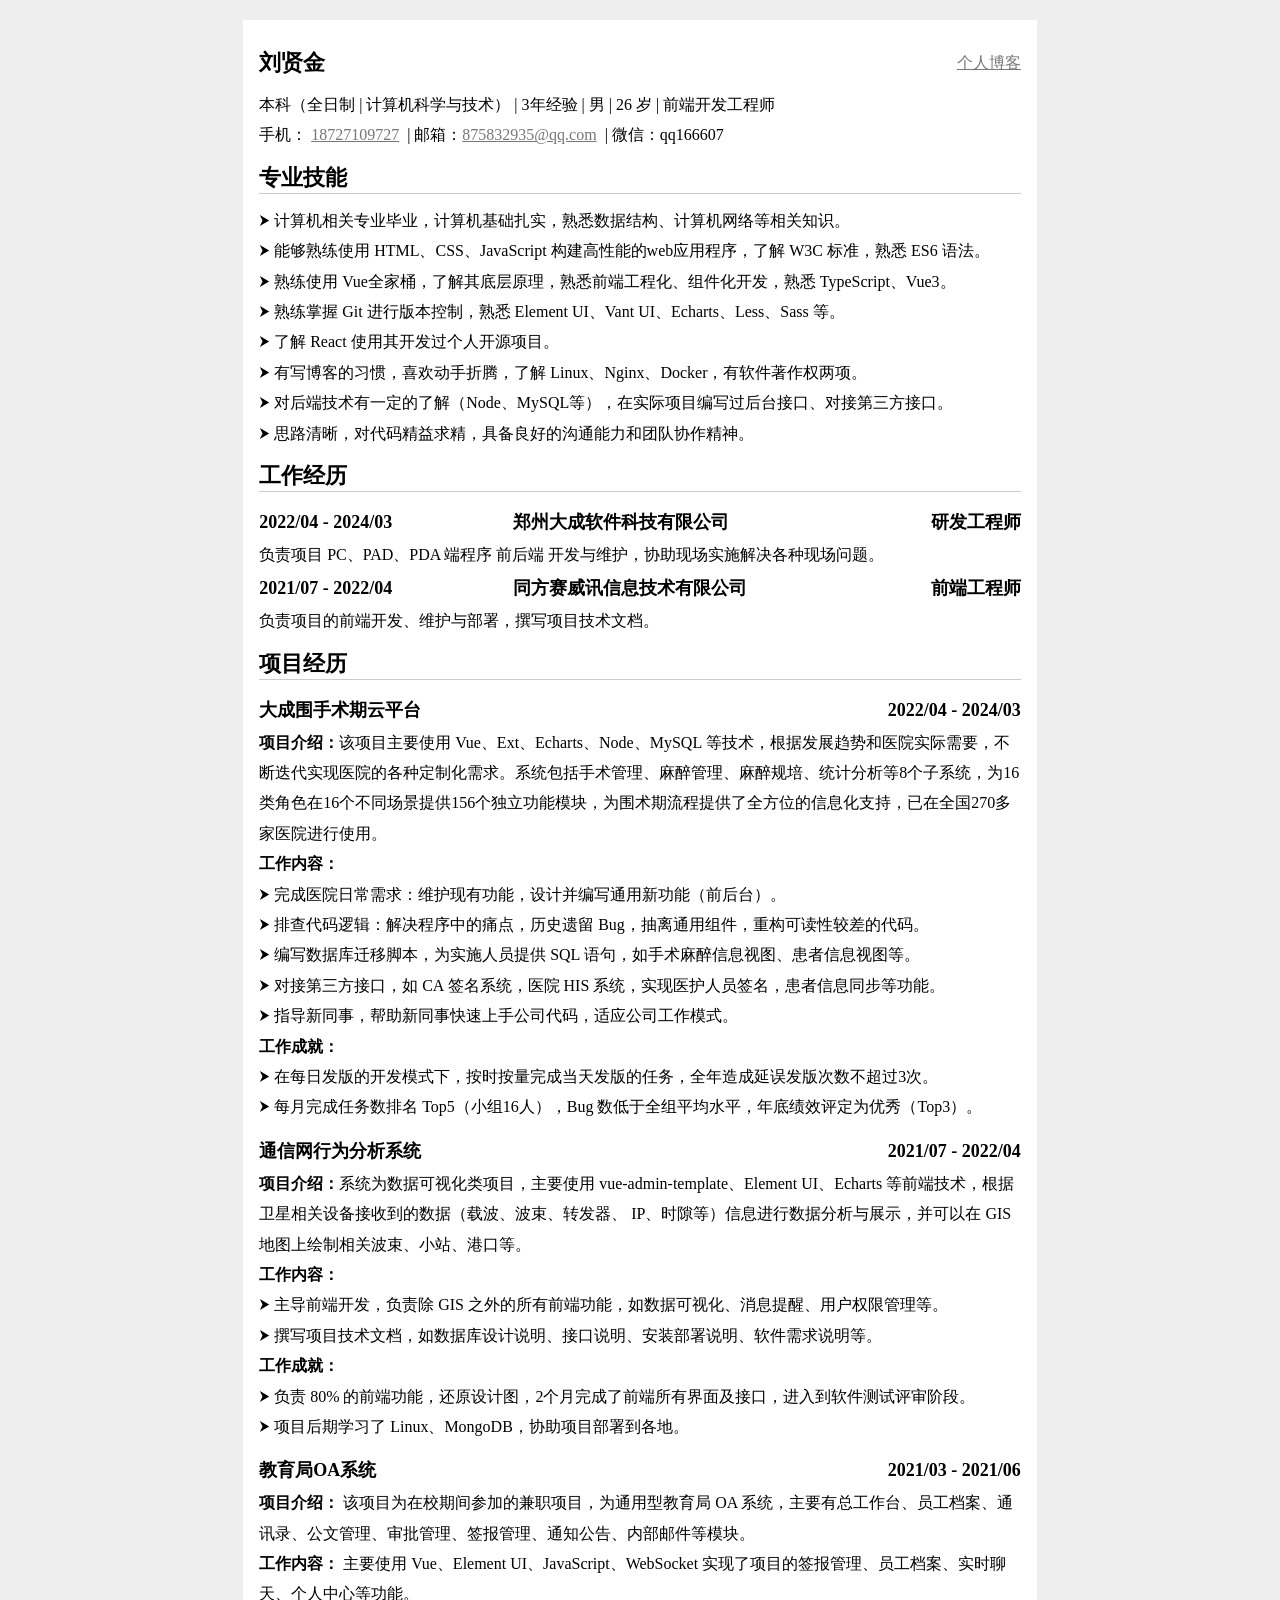
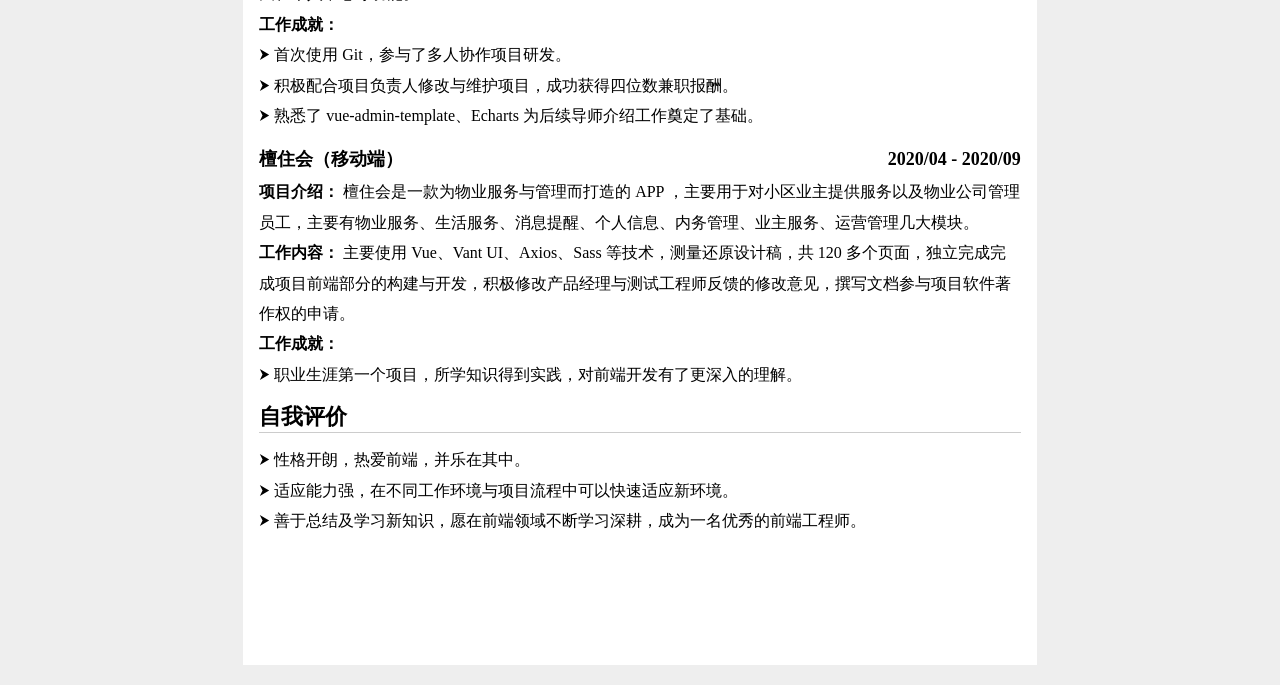
==== commit 0357f397: "样式修改" ====
--- a/index.html
+++ b/index.html
@@ -48,11 +48,11 @@
     </div>
     <div class="row">
       <img src="icon/item.svg" width="11px" alt="item"/>
-      能够熟练使用<span class="tag"> HTML、CSS、JavaScript </span>构建高性能的web应用程序，了解 W3C 标准，熟悉 ES6 语法，。
-    </div>
-    <div class="row">
-      <img src="icon/item.svg" width="11px" alt="item"/>
-      熟练使用<span class="tag"> Vue全家桶</span>，了解其底层原理，熟悉前端工程化、组件化开发，熟悉<span class="tag"> TypeScript、Vue3 </span>。
+      能够熟练使用<span class="tag"> HTML、CSS、JavaScript </span>构建高性能的web应用程序，了解 W3C 标准，熟悉 ES6 语法。
+    </div>
+    <div class="row">
+      <img src="icon/item.svg" width="11px" alt="item"/>
+      熟练使用<span class="tag"> Vue全家桶</span>，了解其底层原理，熟悉前端工程化、组件化开发，熟悉<span class="tag"> TypeScript、Vue3</span>。
     </div>
     <div class="row">
       <img src="icon/item.svg" width="11px" alt="item"/>
@@ -64,7 +64,7 @@
     </div>
     <div class="row">
       <img src="icon/item.svg" width="11px" alt="item"/>
-      有写博客的习惯，喜欢动手折腾，了解 Linux、Nginx，有件著作权两项。
+      有写博客的习惯，喜欢动手折腾，了解 Linux、Nginx、Docker，有软件著作权两项。
     </div>
     <div class="row">
       <img src="icon/item.svg" width="11px" alt="item"/>
@@ -86,8 +86,8 @@
       负责项目 <span class="tag">PC、PAD、PDA </span>端程序<span class="tag">&nbsp;前后端&nbsp;</span>开发与维护，协助现场实施解决各种现场问题。
     </div>
     <div class="sub-title-compatible row">
-      <div>2021/06 - 2022/04</div>
-      <div>通信网分析项目组</div>
+      <div>2021/07 - 2022/04</div>
+      <div>同方赛威讯信息技术有限公司 </div>
       <div>前端工程师</div>
     </div>
     <div class="row">
--- a/index.css
+++ b/index.css
@@ -35,6 +35,7 @@
 h1 {
   font-size: 22px;
   border-bottom: 1px solid #ccc;
+  /*color: #054ff5;*/
 }
 .sub-title-compatible {
   display: flex;
@@ -42,6 +43,7 @@
   font-size: 18px;
   font-weight: bold;
   line-height: 2;
+  /*color: #14e345;*/
 }
 .sub-title-compatible div {
   flex: 1;
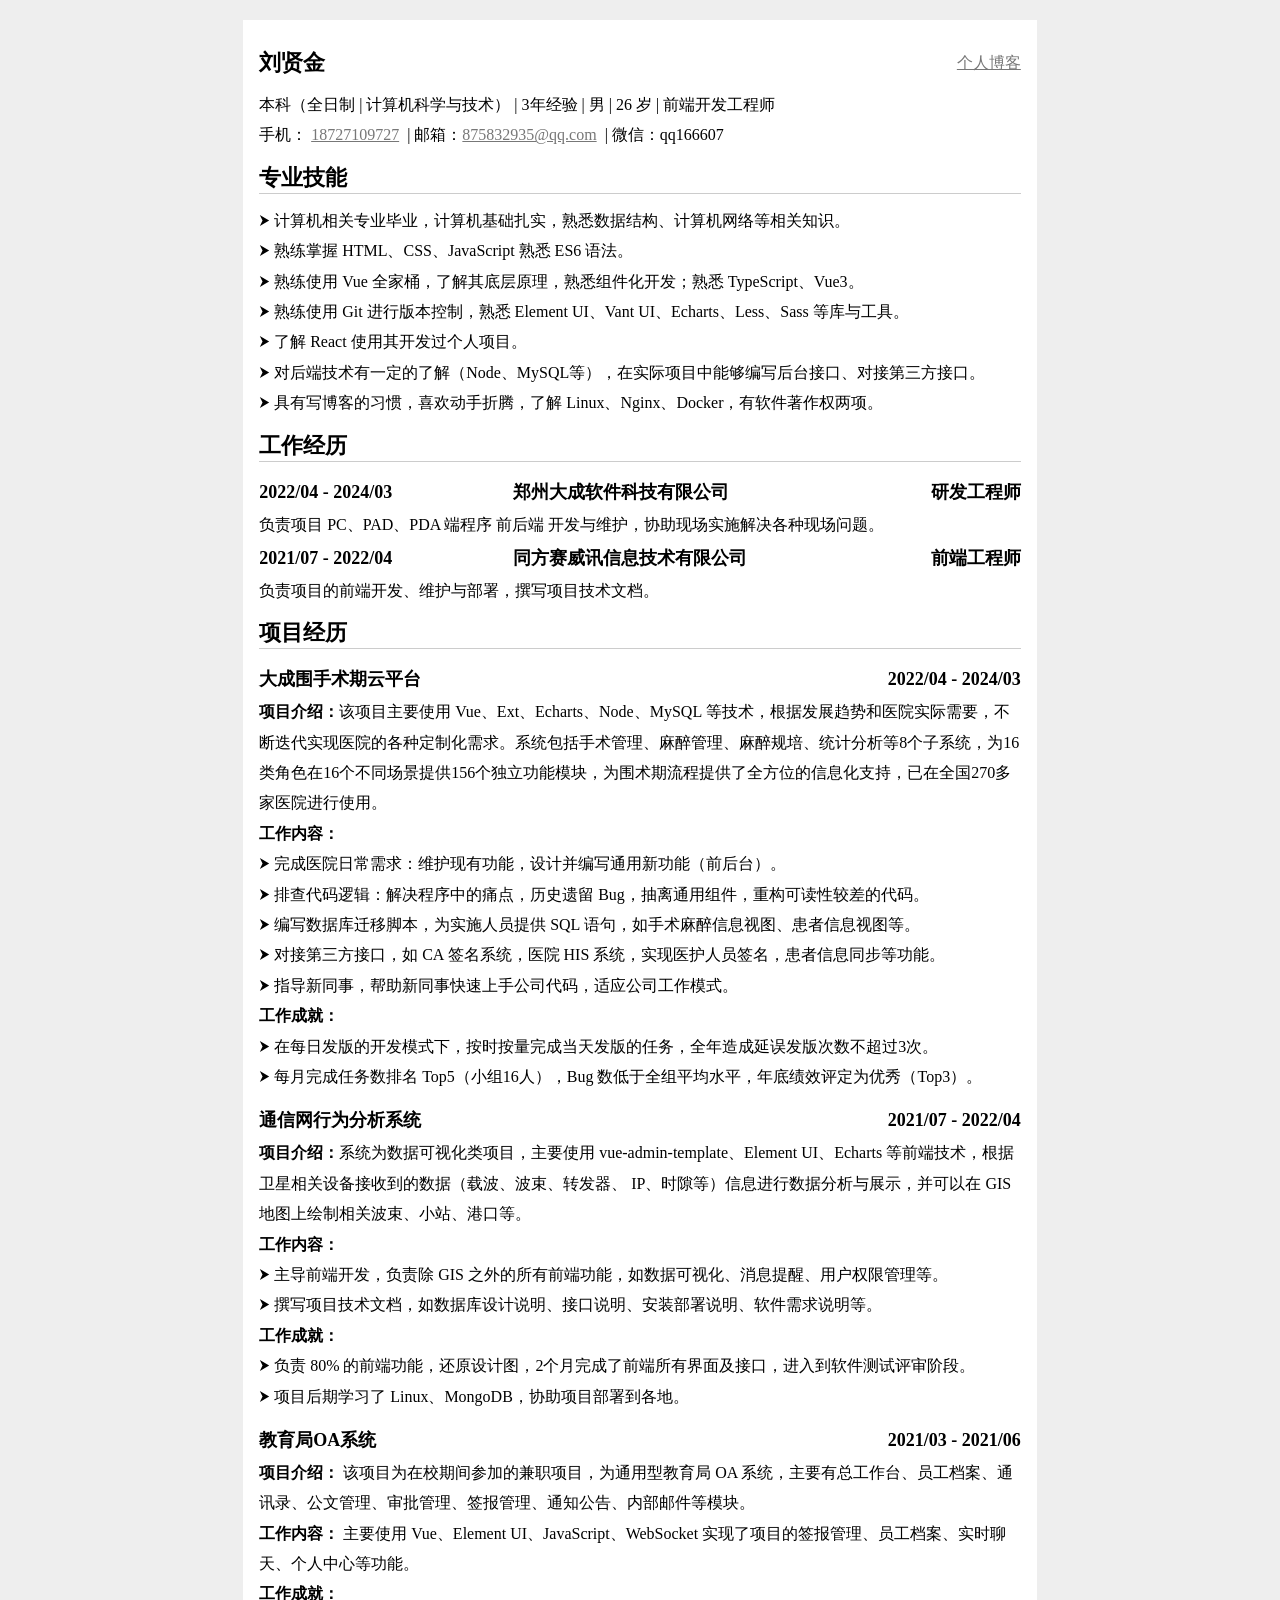
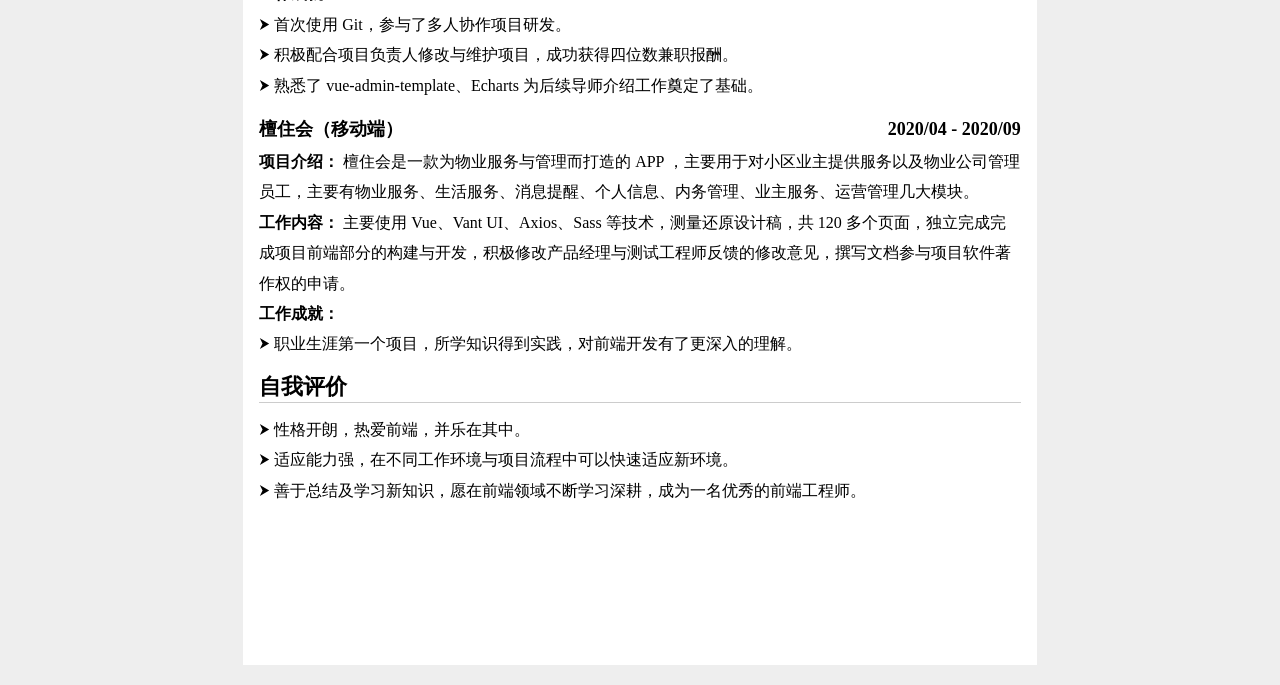
==== commit 81dfda2a: "修改" ====
--- a/index.html
+++ b/index.html
@@ -48,31 +48,27 @@
     </div>
     <div class="row">
       <img src="icon/item.svg" width="11px" alt="item"/>
-      能够熟练使用<span class="tag"> HTML、CSS、JavaScript </span>构建高性能的web应用程序，了解 W3C 标准，熟悉 ES6 语法。
-    </div>
-    <div class="row">
-      <img src="icon/item.svg" width="11px" alt="item"/>
-      熟练使用<span class="tag"> Vue全家桶</span>，了解其底层原理，熟悉前端工程化、组件化开发，熟悉<span class="tag"> TypeScript、Vue3</span>。
-    </div>
-    <div class="row">
-      <img src="icon/item.svg" width="11px" alt="item"/>
-      熟练掌握<span class="tag"> Git </span>进行版本控制，熟悉<span class="tag"> Element UI、Vant UI、Echarts、Less、Sass </span>等。
-    </div>
-    <div class="row">
-      <img src="icon/item.svg" width="11px" alt="item"/>
-      了解 React 使用其开发过个人开源项目。
-    </div>
-    <div class="row">
-      <img src="icon/item.svg" width="11px" alt="item"/>
-      有写博客的习惯，喜欢动手折腾，了解 Linux、Nginx、Docker，有软件著作权两项。
-    </div>
-    <div class="row">
-      <img src="icon/item.svg" width="11px" alt="item"/>
-      对后端技术有一定的了解（Node、MySQL等），在实际项目编写过后台接口、对接第三方接口。
-    </div>
-    <div class="row">
-      <img src="icon/item.svg" width="11px" alt="item"/>
-      思路清晰，对代码精益求精，具备良好的沟通能力和团队协作精神。
+      熟练掌握<span class="tag"> HTML、CSS、JavaScript </span>熟悉 ES6 语法。
+    </div>
+    <div class="row">
+      <img src="icon/item.svg" width="11px" alt="item"/>
+      熟练使用<span class="tag"> Vue 全家桶</span>，了解其底层原理，熟悉组件化开发；熟悉<span class="tag"> TypeScript、Vue3</span>。
+    </div>
+    <div class="row">
+      <img src="icon/item.svg" width="11px" alt="item"/>
+      熟练使用<span class="tag"> Git </span>进行版本控制，熟悉<span class="tag"> Element UI、Vant UI、Echarts、Less、Sass </span>等库与工具。
+    </div>
+    <div class="row">
+      <img src="icon/item.svg" width="11px" alt="item"/>
+      了解 React 使用其开发过个人项目。
+    </div>
+    <div class="row">
+      <img src="icon/item.svg" width="11px" alt="item"/>
+      对后端技术有一定的了解（Node、MySQL等），在实际项目中能够编写后台接口、对接第三方接口。
+    </div>
+    <div class="row">
+      <img src="icon/item.svg" width="11px" alt="item"/>
+      具有写博客的习惯，喜欢动手折腾，了解 Linux、Nginx、Docker，有软件著作权两项。
     </div>
   </section>
   <section>
